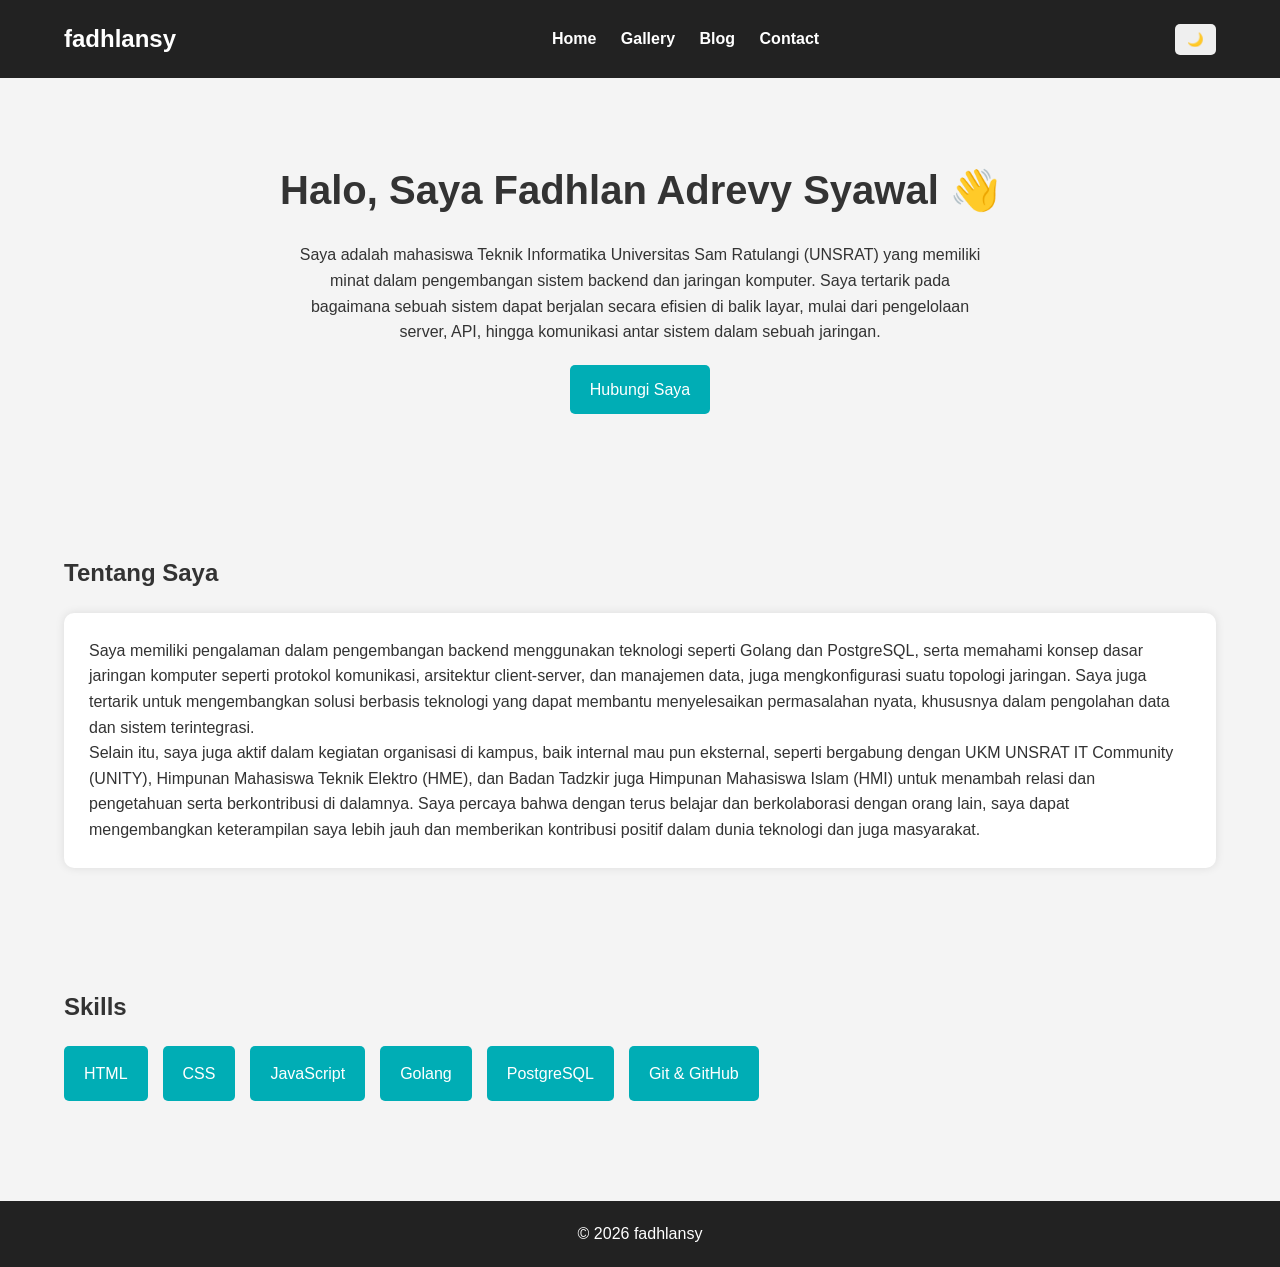
==== Mid.Project-Personal.Homepage/index.html @ 8777bb7b "rename folder [TUGAS] Project.01-HTML 2026 to Mid.Project-Personal.Homepage" ====
<!DOCTYPE html>
<html lang="id">
<head>
    <meta charset="UTF-8">
    <meta name="viewport" content="width=device-width, initial-scale=1.0">
    <title>Home | Portfolio Saya</title>
    <link rel="stylesheet" href="style.css">
</head>
<body>

<header>
    <div class="container navbar">
        <h1 class="logo">fadhlansy</h1>

        <nav>
            <a href="index.html">Home</a>
            <a href="gallery.html">Gallery</a>
            <a href="blog.html">Blog</a>
            <a href="contact.html">Contact</a>
        </nav>

        <button class="dark-btn" onclick="toggleDarkMode()">
            🌙
        </button>
    </div>
</header>

<section class="hero fade-in">
    <div class="container">
        <h2>Halo, Saya Fadhlan Adrevy Syawal 👋</h2>

        <p>
            Saya adalah mahasiswa Teknik Informatika Universitas Sam Ratulangi (UNSRAT) 
            yang memiliki minat dalam pengembangan sistem backend dan jaringan komputer. 
            Saya tertarik pada bagaimana sebuah sistem dapat berjalan secara efisien 
            di balik layar, mulai dari pengelolaan server, API, hingga komunikasi 
            antar sistem dalam sebuah jaringan.
        </p>

        <a href="contact.html" class="btn">
            Hubungi Saya
        </a>
    </div>
</section>

<section class="about fade-in">
    <div class="container">

        <h2>Tentang Saya</h2>

        <div class="card">
            <p>
                Saya memiliki pengalaman dalam pengembangan backend menggunakan teknologi 
                seperti Golang dan PostgreSQL, serta memahami konsep dasar jaringan komputer 
                seperti protokol komunikasi, arsitektur client-server, dan manajemen data, 
                juga mengkonfigurasi suatu topologi jaringan. Saya juga tertarik untuk 
                mengembangkan solusi berbasis teknologi yang dapat membantu menyelesaikan 
                permasalahan nyata, khususnya dalam pengolahan data dan sistem terintegrasi.
            </p>

            <p>
                Selain itu, saya juga aktif dalam kegiatan organisasi di kampus, baik internal 
                mau pun eksternal, seperti bergabung dengan UKM UNSRAT IT Community (UNITY), 
                Himpunan Mahasiswa Teknik Elektro (HME), dan Badan Tadzkir juga Himpunan Mahasiswa 
                Islam (HMI) untuk menambah relasi dan pengetahuan serta berkontribusi di dalamnya. 
                Saya percaya bahwa dengan terus belajar dan berkolaborasi dengan orang lain, 
                saya dapat mengembangkan keterampilan saya lebih jauh dan memberikan kontribusi 
                positif dalam dunia teknologi dan juga masyarakat.
            </p>
        </div>

    </div>
</section>

<section class="skills fade-in">
    <div class="container">

        <h2>Skills</h2>

        <div class="skill-list">

            <div class="skill-card">
                HTML
            </div>

            <div class="skill-card">
                CSS
            </div>

            <div class="skill-card">
                JavaScript
            </div>

            <div class="skill-card">
                Golang
            </div>

            <div class="skill-card">
                PostgreSQL
            </div>

            <div class="skill-card">
                Git & GitHub
            </div>

        </div>

    </div>
</section>

<footer>
    <p>© 2026 fadhlansy</p>
</footer>

<script src="script.js"></script>

</body>
</html>
---- Mid.Project-Personal.Homepage/style.css ----
*{
    margin:0;
    padding:0;
    box-sizing:border-box;
}

html{
    scroll-behavior:smooth;
}

body{
    font-family:Arial, Helvetica, sans-serif;
    background:#f4f4f4;
    color:#333;
    line-height:1.6;
}

.container{
    width:90%;
    max-width:1200px;
    margin:auto;
}

header{
    background:#222;
    color:white;
    position:sticky;
    top:0;
    z-index:1000;
}

.navbar{
    display:flex;
    justify-content:space-between;
    align-items:center;
    padding:20px 0;
}

.logo{
    font-size:24px;
}

nav a{
    color:white;
    text-decoration:none;
    margin-left:20px;
    font-weight:bold;
}

nav a:hover{
    color:#00adb5;
}

.dark-btn{
    padding:8px 12px;
    border:none;
    cursor:pointer;
    border-radius:5px;
}

.hero{
    padding:80px 0;
    text-align:center;
}

.hero h2{
    font-size:40px;
    margin-bottom:20px;
}

.hero p{
    max-width:700px;
    margin:auto;
}

.btn{
    display:inline-block;
    margin-top:20px;
    background:#00adb5;
    color:white;
    padding:12px 20px;
    text-decoration:none;
    border-radius:5px;
}

.btn:hover{
    background:#008c92;
}

section{
    padding:60px 0;
}

.card{
    background:white;
    padding:25px;
    margin-top:20px;
    border-radius:10px;
    box-shadow:0 0 10px rgba(0,0,0,0.1);
    transition:0.3s;
}

.card:hover{
    transform:translateY(-5px);
}

.skill-list{
    display:flex;
    flex-wrap:wrap;
    gap:15px;
    margin-top:20px;
}

.skill-card{
    background:#00adb5;
    color:white;
    padding:15px 20px;
    border-radius:5px;
}

.gallery-grid{
    display:grid;
    grid-template-columns:repeat(auto-fit,minmax(250px,1fr));
    gap:20px;
    margin-top:30px;
}

.gallery-item{
    background:white;
    border-radius:10px;
    overflow:hidden;
    box-shadow:0 0 10px rgba(0,0,0,0.1);
}

.gallery-item img{
    width:100%;
    height:250px;
    object-fit:cover;
    transition:0.3s;
}

.gallery-item img:hover{
    transform:scale(1.05);
}

figcaption{
    padding:15px;
    text-align:center;
}

form{
    margin-top:30px;
}

form input,
form textarea{
    width:100%;
    padding:15px;
    margin-bottom:15px;
    border:1px solid #ccc;
    border-radius:5px;
}

form button{
    background:#00adb5;
    color:white;
    border:none;
    padding:12px 20px;
    cursor:pointer;
    border-radius:5px;
}

form button:hover{
    background:#008c92;
}

footer{
    background:#222;
    color:white;
    text-align:center;
    padding:20px;
    margin-top:40px;
}

.fade-in{
    opacity:0;
    transform:translateY(20px);
    transition:all 0.6s ease;
}

.fade-in.show{
    opacity:1;
    transform:translateY(0);
}

.dark{
    background:#121212;
    color:white;
}

.dark .card,
.dark .gallery-item{
    background:#1e1e1e;
    color:white;
}

.dark header,
.dark footer{
    background:#000;
}

@media(max-width:768px){

    .navbar{
        flex-direction:column;
    }

    nav{
        margin:15px 0;
    }

    .hero h2{
        font-size:30px;
    }
}
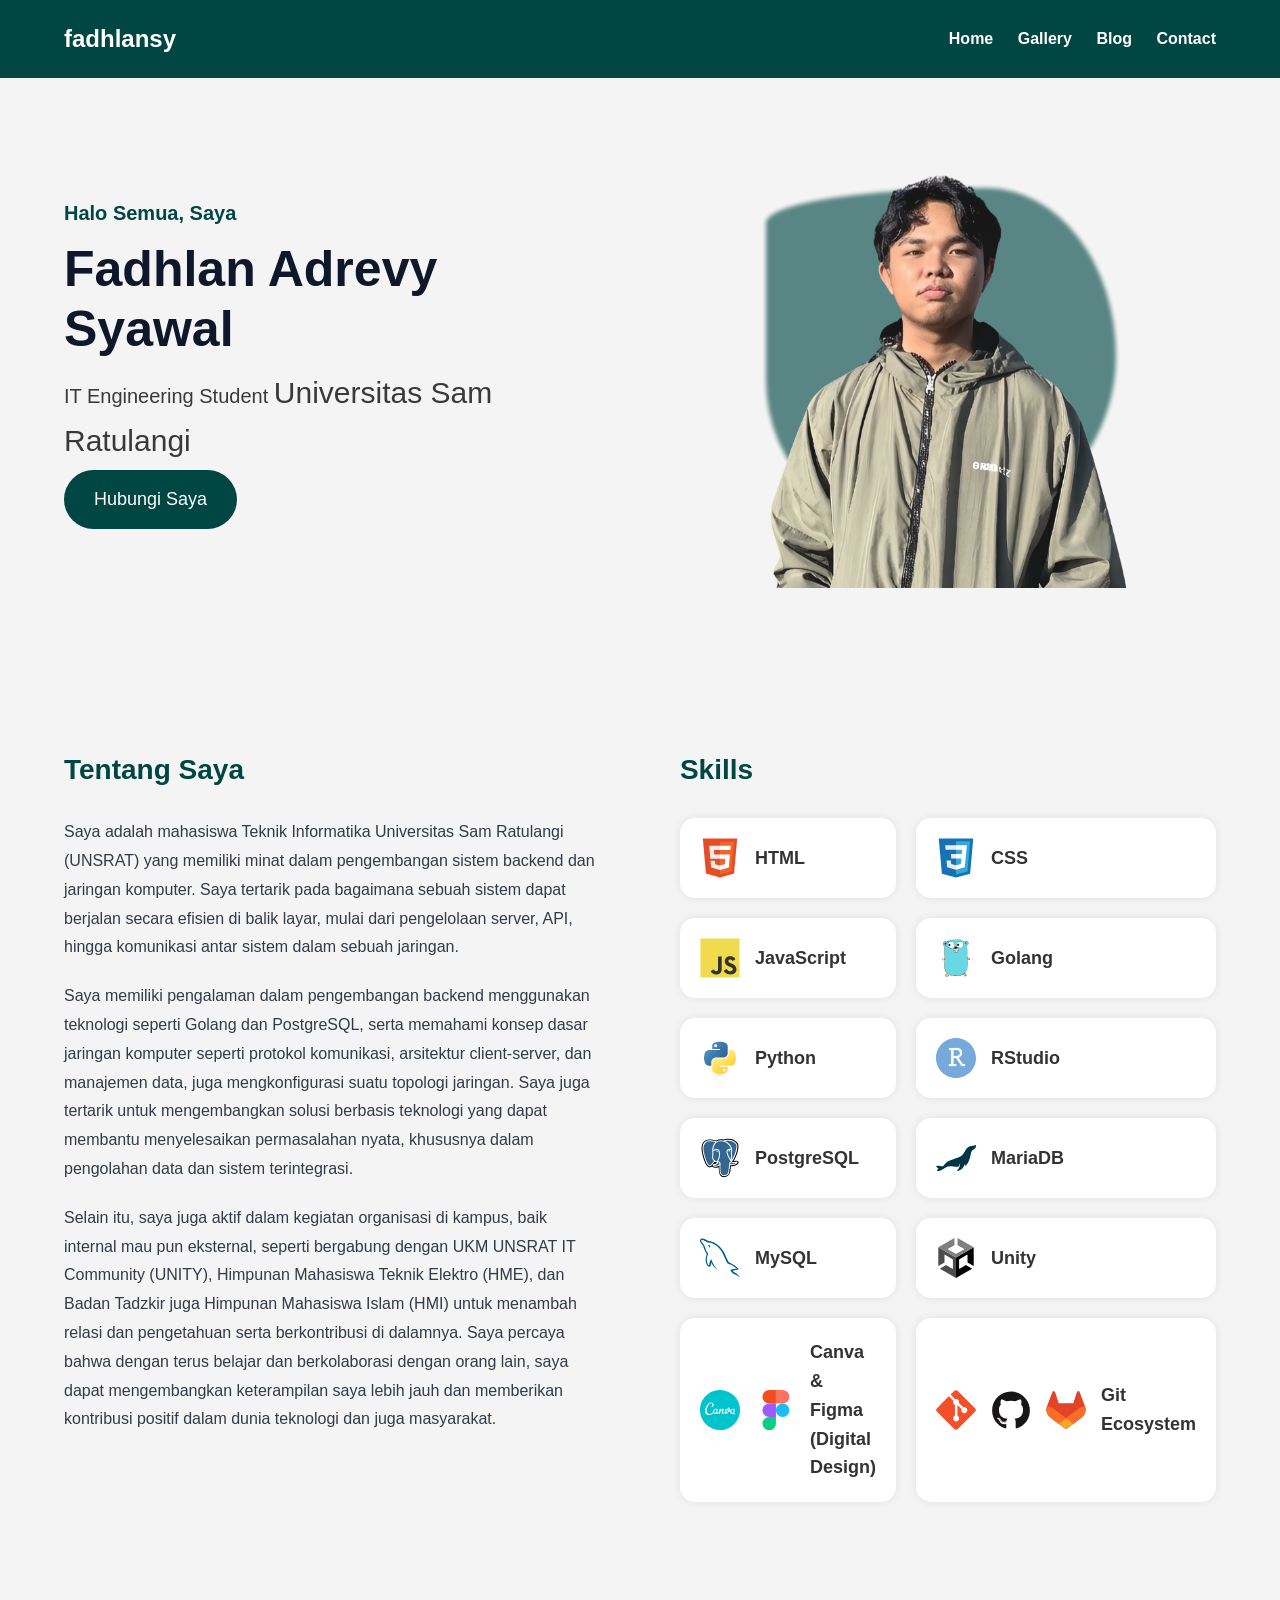
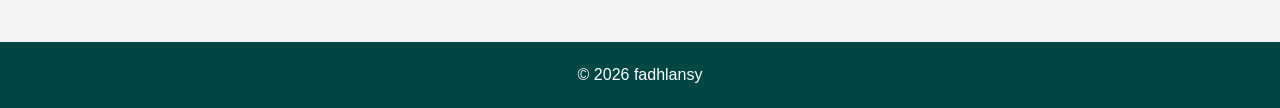
==== commit 62892850: "memperbaiki ui/ux web" ====
--- a/Mid.Project-Personal.Homepage/index.html
+++ b/Mid.Project-Personal.Homepage/index.html
@@ -1,118 +1,145 @@
-<!DOCTYPE html>
+<!doctype html>
 <html lang="id">
-<head>
-    <meta charset="UTF-8">
-    <meta name="viewport" content="width=device-width, initial-scale=1.0">
+  <head>
+    <meta charset="UTF-8" />
+    <meta name="viewport" content="width=device-width, initial-scale=1.0" />
     <title>Home | Portfolio Saya</title>
-    <link rel="stylesheet" href="style.css">
-</head>
-<body>
-
-<header>
-    <div class="container navbar">
+    <link rel="stylesheet" href="style.css" />
+  </head>
+  <body>
+    <header>
+      <div class="container navbar">
         <h1 class="logo">fadhlansy</h1>
 
         <nav>
-            <a href="index.html">Home</a>
-            <a href="gallery.html">Gallery</a>
-            <a href="blog.html">Blog</a>
-            <a href="contact.html">Contact</a>
+          <a href="index.html">Home</a>
+          <a href="gallery.html">Gallery</a>
+          <a href="blog.html">Blog</a>
+          <a href="contact.html">Contact</a>
         </nav>
+      </div>
+    </header>
 
-        <button class="dark-btn" onclick="toggleDarkMode()">
-            🌙
-        </button>
-    </div>
-</header>
+    <section class="hero">
+      <div class="hero-text">
+        <h3>Halo Semua, Saya</h3>
+        <h1>Fadhlan Adrevy Syawal</h1>
+        <h2>
+          IT Engineering Student
+          <a href="https://www.unsrat.ac.id/" target="_blank">
+            Universitas Sam Ratulangi
+          </a>
+        </h2>
+        <a href="contact.html" class="btn"> Hubungi Saya </a>
+      </div>
+      <div class="hero-image">
+        <div class="circle"></div>
+        <img src="images/profile.png" alt="Foto Profile" />
+      </div>
+    </section>
 
-<section class="hero fade-in">
-    <div class="container">
-        <h2>Halo, Saya Fadhlan Adrevy Syawal 👋</h2>
+    <section class="about">
+      <div class="about-container">
+        <div class="about-left">
+          <h3>Tentang Saya</h3>
+          <p>
+            Saya adalah mahasiswa Teknik Informatika Universitas Sam Ratulangi
+            (UNSRAT) yang memiliki minat dalam pengembangan sistem backend dan
+            jaringan komputer. Saya tertarik pada bagaimana sebuah sistem dapat
+            berjalan secara efisien di balik layar, mulai dari pengelolaan
+            server, API, hingga komunikasi antar sistem dalam sebuah jaringan.
+          </p>
+          <p>
+            Saya memiliki pengalaman dalam pengembangan backend menggunakan
+            teknologi seperti Golang dan PostgreSQL, serta memahami konsep dasar
+            jaringan komputer seperti protokol komunikasi, arsitektur
+            client-server, dan manajemen data, juga mengkonfigurasi suatu
+            topologi jaringan. Saya juga tertarik untuk mengembangkan solusi
+            berbasis teknologi yang dapat membantu menyelesaikan permasalahan
+            nyata, khususnya dalam pengolahan data dan sistem terintegrasi.
+          </p>
 
-        <p>
-            Saya adalah mahasiswa Teknik Informatika Universitas Sam Ratulangi (UNSRAT) 
-            yang memiliki minat dalam pengembangan sistem backend dan jaringan komputer. 
-            Saya tertarik pada bagaimana sebuah sistem dapat berjalan secara efisien 
-            di balik layar, mulai dari pengelolaan server, API, hingga komunikasi 
-            antar sistem dalam sebuah jaringan.
-        </p>
+          <p>
+            Selain itu, saya juga aktif dalam kegiatan organisasi di kampus,
+            baik internal mau pun eksternal, seperti bergabung dengan UKM UNSRAT
+            IT Community (UNITY), Himpunan Mahasiswa Teknik Elektro (HME), dan
+            Badan Tadzkir juga Himpunan Mahasiswa Islam (HMI) untuk menambah
+            relasi dan pengetahuan serta berkontribusi di dalamnya. Saya percaya
+            bahwa dengan terus belajar dan berkolaborasi dengan orang lain, saya
+            dapat mengembangkan keterampilan saya lebih jauh dan memberikan
+            kontribusi positif dalam dunia teknologi dan juga masyarakat.
+          </p>
+        </div>
+        <div class="about-right">
 
-        <a href="contact.html" class="btn">
-            Hubungi Saya
-        </a>
-    </div>
-</section>
-
-<section class="about fade-in">
-    <div class="container">
-
-        <h2>Tentang Saya</h2>
-
-        <div class="card">
-            <p>
-                Saya memiliki pengalaman dalam pengembangan backend menggunakan teknologi 
-                seperti Golang dan PostgreSQL, serta memahami konsep dasar jaringan komputer 
-                seperti protokol komunikasi, arsitektur client-server, dan manajemen data, 
-                juga mengkonfigurasi suatu topologi jaringan. Saya juga tertarik untuk 
-                mengembangkan solusi berbasis teknologi yang dapat membantu menyelesaikan 
-                permasalahan nyata, khususnya dalam pengolahan data dan sistem terintegrasi.
-            </p>
-
-            <p>
-                Selain itu, saya juga aktif dalam kegiatan organisasi di kampus, baik internal 
-                mau pun eksternal, seperti bergabung dengan UKM UNSRAT IT Community (UNITY), 
-                Himpunan Mahasiswa Teknik Elektro (HME), dan Badan Tadzkir juga Himpunan Mahasiswa 
-                Islam (HMI) untuk menambah relasi dan pengetahuan serta berkontribusi di dalamnya. 
-                Saya percaya bahwa dengan terus belajar dan berkolaborasi dengan orang lain, 
-                saya dapat mengembangkan keterampilan saya lebih jauh dan memberikan kontribusi 
-                positif dalam dunia teknologi dan juga masyarakat.
-            </p>
+      <h3>Skills</h3>
+      <div class="skill-list">
+        <div class="skill-card">
+          <img src="images/html5-original.svg" alt="HTML">
+          <span>HTML</span>
         </div>
 
-    </div>
-</section>
-
-<section class="skills fade-in">
-    <div class="container">
-
-        <h2>Skills</h2>
-
-        <div class="skill-list">
-
-            <div class="skill-card">
-                HTML
-            </div>
-
-            <div class="skill-card">
-                CSS
-            </div>
-
-            <div class="skill-card">
-                JavaScript
-            </div>
-
-            <div class="skill-card">
-                Golang
-            </div>
-
-            <div class="skill-card">
-                PostgreSQL
-            </div>
-
-            <div class="skill-card">
-                Git & GitHub
-            </div>
-
+        <div class="skill-card">
+          <img src="images/css3-original.svg" alt="CSS">
+          <span>CSS</span>
         </div>
 
-    </div>
-</section>
+        <div class="skill-card">
+          <img src="images/javascript-original.svg" alt="JavaScript">
+          <span>JavaScript</span>
+        </div>
 
-<footer>
-    <p>© 2026 fadhlansy</p>
-</footer>
+        <div class="skill-card">
+          <img src="images/go-original.svg" alt="Golang">
+          <span>Golang</span>
+        </div>
 
-<script src="script.js"></script>
+        <div class="skill-card">
+          <img src="images/python-original.svg" alt="Python">
+          <span>Python</span>
+        </div>
 
-</body>
-</html>+        <div class="skill-card">
+          <img src="images/rstudio-original.svg" alt="RStudio">
+          <span>RStudio</span>
+        </div>
+
+        <div class="skill-card">
+          <img src="images/postgresql-original.svg" alt="PostgreSQL">
+          <span>PostgreSQL</span>
+        </div>
+
+        <div class="skill-card">
+          <img src="images/mariadb-original.svg" alt="MariaDB">
+          <span>MariaDB</span>
+        </div>
+
+        <div class="skill-card">
+          <img src="images/mysql-original.svg" alt="MySQL">
+          <span>MySQL</span>
+        </div>
+
+        <div class="skill-card">
+          <img src="images/unity-original.svg" alt="Unity">
+          <span>Unity</span>
+        </div>
+
+        <div class="skill-card">
+          <img src="images/canva-original.svg" alt="Canva"><img src="images/figma-original.svg" alt="Figma">
+          <span>Canva & Figma (Digital Design)</span>
+        </div>
+
+        <div class="skill-card">
+          <img src="images/git-original.svg" alt="Git"><img src="images/github-original.svg" alt="GitHub"><img src="images/gitlab-original.svg" alt="GitLab">
+          <span>Git Ecosystem</span>
+        </div>
+      </div>
+    </section>
+
+    <footer>
+      <p>© 2026 fadhlansy</p>
+    </footer>
+
+    <script src="script.js"></script>
+  </body>
+</html>
--- a/Mid.Project-Personal.Homepage/style.css
+++ b/Mid.Project-Personal.Homepage/style.css
@@ -1,225 +1,399 @@
-*{
-    margin:0;
-    padding:0;
-    box-sizing:border-box;
-}
-
-html{
-    scroll-behavior:smooth;
-}
-
-body{
-    font-family:Arial, Helvetica, sans-serif;
-    background:#f4f4f4;
-    color:#333;
-    line-height:1.6;
-}
-
-.container{
-    width:90%;
-    max-width:1200px;
-    margin:auto;
-}
-
-header{
-    background:#222;
-    color:white;
-    position:sticky;
-    top:0;
-    z-index:1000;
-}
-
-.navbar{
-    display:flex;
-    justify-content:space-between;
-    align-items:center;
-    padding:20px 0;
-}
-
-.logo{
-    font-size:24px;
-}
-
-nav a{
-    color:white;
-    text-decoration:none;
-    margin-left:20px;
-    font-weight:bold;
-}
-
-nav a:hover{
-    color:#00adb5;
-}
-
-.dark-btn{
-    padding:8px 12px;
-    border:none;
-    cursor:pointer;
-    border-radius:5px;
-}
-
-.hero{
-    padding:80px 0;
-    text-align:center;
-}
-
-.hero h2{
-    font-size:40px;
-    margin-bottom:20px;
-}
-
-.hero p{
-    max-width:700px;
-    margin:auto;
-}
-
-.btn{
-    display:inline-block;
-    margin-top:20px;
-    background:#00adb5;
-    color:white;
-    padding:12px 20px;
-    text-decoration:none;
-    border-radius:5px;
-}
-
-.btn:hover{
-    background:#008c92;
-}
-
-section{
-    padding:60px 0;
-}
-
-.card{
-    background:white;
-    padding:25px;
-    margin-top:20px;
-    border-radius:10px;
-    box-shadow:0 0 10px rgba(0,0,0,0.1);
-    transition:0.3s;
-}
-
-.card:hover{
-    transform:translateY(-5px);
-}
-
-.skill-list{
-    display:flex;
-    flex-wrap:wrap;
-    gap:15px;
-    margin-top:20px;
-}
-
-.skill-card{
-    background:#00adb5;
-    color:white;
-    padding:15px 20px;
-    border-radius:5px;
-}
-
-.gallery-grid{
-    display:grid;
-    grid-template-columns:repeat(auto-fit,minmax(250px,1fr));
-    gap:20px;
-    margin-top:30px;
-}
-
-.gallery-item{
-    background:white;
-    border-radius:10px;
-    overflow:hidden;
-    box-shadow:0 0 10px rgba(0,0,0,0.1);
-}
-
-.gallery-item img{
-    width:100%;
-    height:250px;
-    object-fit:cover;
-    transition:0.3s;
-}
-
-.gallery-item img:hover{
-    transform:scale(1.05);
-}
-
-figcaption{
-    padding:15px;
-    text-align:center;
-}
-
-form{
-    margin-top:30px;
+/* RESET */
+* {
+  margin: 0;
+  padding: 0;
+  box-sizing: border-box;
+}
+
+html {
+  scroll-behavior: smooth;
+}
+
+body {
+  font-family: Arial, Helvetica, sans-serif;
+  background: #f4f4f4;
+  color: #333;
+  line-height: 1.6;
+}
+
+.container {
+  width: 90%;
+  max-width: 1200px;
+  margin: auto;
+}
+
+header {
+  background: #004643;
+  color: white;
+  position: sticky;
+  top: 0;
+  z-index: 1000;
+}
+
+.navbar {
+  display: flex;
+  justify-content: space-between;
+  align-items: center;
+  padding: 20px 0;
+}
+
+.logo {
+  font-size: 24px;
+}
+
+nav a {
+  color: white;
+  text-decoration: none;
+  margin-left: 20px;
+  font-weight: bold;
+  transition: 0.3s;
+}
+
+nav a:hover {
+  color: #008c92;
+}
+
+.hero {
+  width: 90%;
+  margin: auto;
+  padding: 60px 0;
+  display: flex;
+  justify-content: space-between;
+  align-items: center;
+  gap: 50px;
+}
+
+.hero-text {
+  flex: 1;
+}
+
+.hero-text h3 {
+  color: #004643;
+  font-size: 20px;
+  margin-bottom: 10px;
+}
+
+.hero-text h1 {
+  font-size: 50px;
+  color: #0f172a;
+  line-height: 1.2;
+  margin-bottom: 10px;
+}
+
+.hero-text h2 {
+  color: #393939;
+  font-size: 20px;
+  font-weight: 400;
+  margin-bottom: 5px;
+}
+
+.hero-text h2 a {
+  color: inherit;
+  text-decoration: none;
+  font-size: 30px;
+}
+
+.hero-text p {
+  max-width: 600px;
+  line-height: 1.8;
+  color: #333b47;
+  margin-bottom: 30px;
+  font-size: 16px;
+}
+
+.hero-text .btn {
+  display: inline-block;
+  padding: 15px 30px;
+  background: #004643;
+  color: white;
+  font-size: 18px;
+  border-radius: 50px;
+  text-decoration: none;
+  transition: 0.3s;
+}
+
+.hero-text .btn:hover {
+  background: #008c92;
+  transform: translateY(-3px);
+}
+
+.hero-image {
+  flex: 1;
+  position: relative;
+  display: flex;
+  justify-content: center;
+  align-items: center;
+  opacity: 0.9;
+}
+
+.circle {
+  width: 350px;
+  height: 350px;
+  background: #004643;
+  border-radius: 63% 37% 54% 46% / 10% 48% 52% 45%;
+  position: absolute;
+  animation: blob 8s ease-in-out infinite;
+  z-index: 1;
+  filter: blur(2px);
+  opacity: 0.7;
+}
+
+@keyframes blob {
+  0% {
+    border-radius: 58% 42% 35% 65% / 40% 45% 55% 60%;
+  }
+
+  50% {
+    border-radius: 40% 60% 70% 30% / 50% 30% 70% 50%;
+  }
+
+  100% {
+    border-radius: 58% 42% 35% 65% / 40% 45% 55% 60%;
+  }
+}
+
+.hero-image img {
+  width: 450px;
+  position: relative;
+  z-index: 2;
+}
+
+.card {
+  background: white;
+  padding: 20px;
+  border-radius: 15px;
+  box-shadow: 0 0 10px rgba(0, 0, 0, 0.08);
+  transition: 0.3s;
+  margin-bottom: 10px;
+}
+
+.card:hover {
+  transform: translateY(-5px);
+}
+
+.about {
+  width: 90%;
+  margin: auto;
+  padding: 100px 0;
+}
+
+.about-container {
+  display: flex;
+  justify-content: space-between;
+  align-items: flex-start;
+  gap: 80px;
+}
+
+.about-left,
+.about-right {
+  flex: 1;
+}
+
+.about-left h3,
+.about-right h3 {
+  color: #004643;
+  font-size: 28px;
+  margin-bottom: 25px;
+}
+
+.about-left p {
+  line-height: 1.8;
+  color: #333b47;
+  margin-bottom: 20px;
+  font-size: 16px;
+}
+
+.skill-list {
+  display: grid;
+  grid-template-columns: repeat(2, 1fr);
+  gap: 20px;
+}
+
+.skill-card {
+  background: white;
+  padding: 20px;
+  border-radius: 15px;
+  display: flex;
+  align-items: center;
+  gap: 15px;
+  box-shadow: 0 0 10px rgba(0, 0, 0, 0.08);
+  transition: 0.3s;
+}
+
+.skill-card:hover {
+  transform: translateY(-5px);
+}
+
+.skill-card img {
+  width: 40px;
+  height: 40px;
+  object-fit: contain;
+}
+
+.skill-card span {
+  font-size: 18px;
+  font-weight: bold;
+}
+
+.gallery-grid {
+  display: grid;
+  grid-template-columns: repeat(auto-fit, minmax(250px, 1fr));
+  gap: 20px;
+  margin-top: 30px;
+}
+
+.gallery-item {
+  background: white;
+  border-radius: 10px;
+  overflow: hidden;
+  cursor: pointer;
+  box-shadow: 0 0 10px rgba(0, 0, 0, 0.1);
+}
+
+.gallery-item img {
+  width: 100%;
+  height: 250px;
+  object-fit: cover;
+  transition: 0.3s;
+}
+
+.gallery-item img:hover {
+  transform: scale(1.03);
+}
+
+.gallery-item video {
+  width: 100%;
+  height: 250px;
+  object-fit: cover;
+  border-radius: 10px;
+}
+
+figcaption {
+  padding: 15px;
+  text-align: center;
+}
+
+#lightbox {
+  position: fixed;
+  top: 0;
+  left: 0;
+  width: 100%;
+  height: 100%;
+  background: rgba(0, 0, 0, 0.9);
+  display: none;
+  justify-content: center;
+  align-items: center;
+  z-index: 9999;
+}
+
+#lightbox img {
+  max-width: 90%;
+  max-height: 90%;
+  border-radius: 10px;
+}
+
+#close-lightbox {
+  position: absolute;
+  top: 20px;
+  right: 40px;
+  color: white;
+  font-size: 50px;
+  cursor: pointer;
+}
+
+.btn {
+  display: inline-block;
+  padding: 15px 30px;
+  background: #004643;
+  color: white;
+  font-size: 18px;
+  border-radius: 50px;
+  text-decoration: none;
+  border: none;
+  cursor: pointer;
+  transition: 0.3s;
+}
+
+.btn:hover {
+  background: #008c92;
+  transform: translateY(-3px);
+}
+
+form {
+  margin-top: 30px;
 }
 
 form input,
-form textarea{
-    width:100%;
-    padding:15px;
-    margin-bottom:15px;
-    border:1px solid #ccc;
-    border-radius:5px;
-}
-
-form button{
-    background:#00adb5;
-    color:white;
-    border:none;
-    padding:12px 20px;
-    cursor:pointer;
-    border-radius:5px;
-}
-
-form button:hover{
-    background:#008c92;
-}
-
-footer{
-    background:#222;
-    color:white;
-    text-align:center;
-    padding:20px;
-    margin-top:40px;
-}
-
-.fade-in{
-    opacity:0;
-    transform:translateY(20px);
-    transition:all 0.6s ease;
-}
-
-.fade-in.show{
-    opacity:1;
-    transform:translateY(0);
-}
-
-.dark{
-    background:#121212;
-    color:white;
-}
-
-.dark .card,
-.dark .gallery-item{
-    background:#1e1e1e;
-    color:white;
-}
-
-.dark header,
-.dark footer{
-    background:#000;
-}
-
-@media(max-width:768px){
-
-    .navbar{
-        flex-direction:column;
-    }
-
-    nav{
-        margin:15px 0;
-    }
-
-    .hero h2{
-        font-size:30px;
-    }
-}+form textarea {
+  width: 100%;
+  padding: 15px;
+  margin-bottom: 15px;
+  border: 1px solid #ccc;
+  border-radius: 5px;
+}
+
+form button {
+  background: #004643;
+  color: white;
+  border: none;
+  padding: 12px 20px;
+  cursor: pointer;
+  border-radius: 5px;
+}
+
+form button:hover {
+  background: #008c92;
+}
+
+footer {
+  background: #004643;
+  color: white;
+  text-align: center;
+  padding: 20px;
+  margin-top: 40px;
+}
+
+.fade-in {
+  opacity: 0;
+  transform: translateY(20px);
+  transition: all 0.6s ease;
+}
+
+.fade-in.show {
+  opacity: 1;
+  transform: translateY(0);
+}
+
+@media (max-width: 768px) {
+  .navbar {
+    flex-direction: column;
+  }
+
+  nav {
+    margin: 15px 0;
+  }
+
+  .hero {
+    flex-direction: column-reverse;
+    text-align: center;
+  }
+
+  .hero h1,
+  .about-left h1,
+  .about-right h1 {
+    font-size: 35px;
+  }
+
+  .hero-image img {
+    width: 300px;
+  }
+
+  .circle {
+    width: 250px;
+    height: 250px;
+  }
+
+  .about-container {
+    flex-direction: column;
+  }
+}
